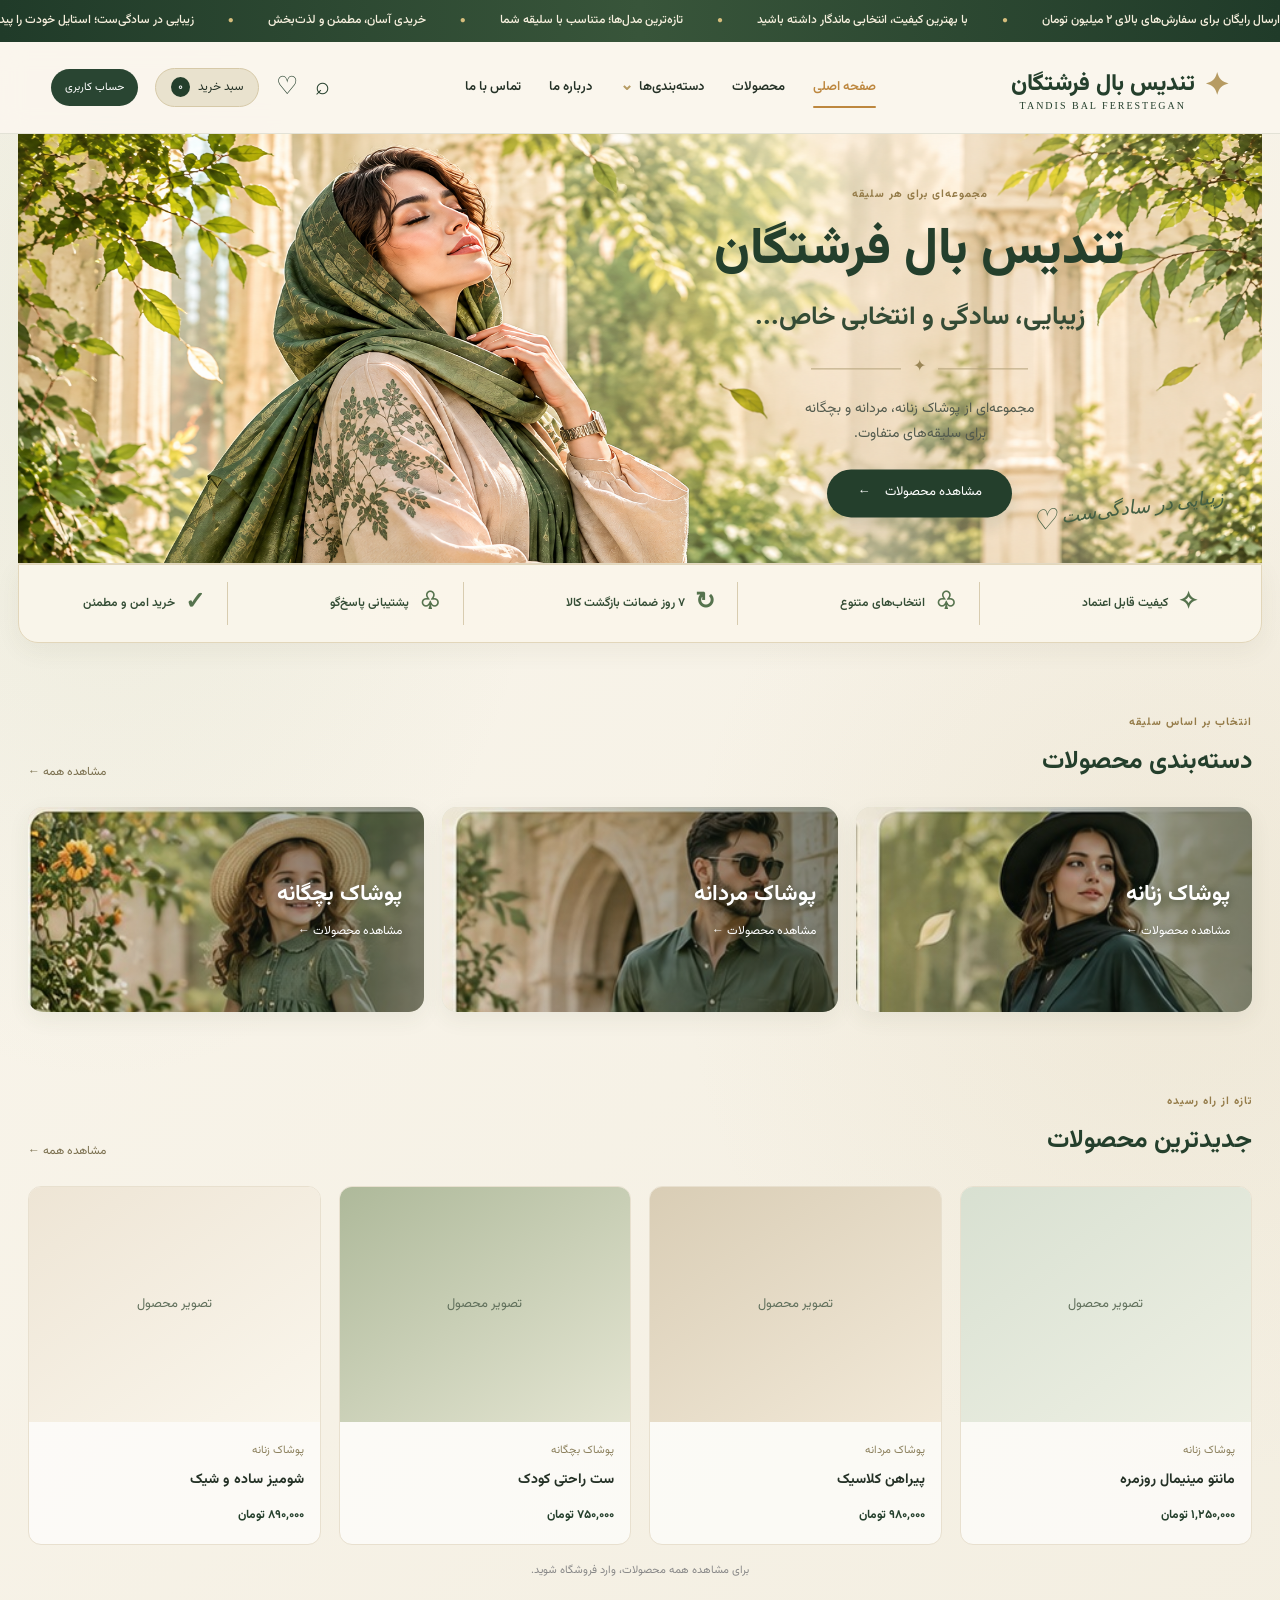
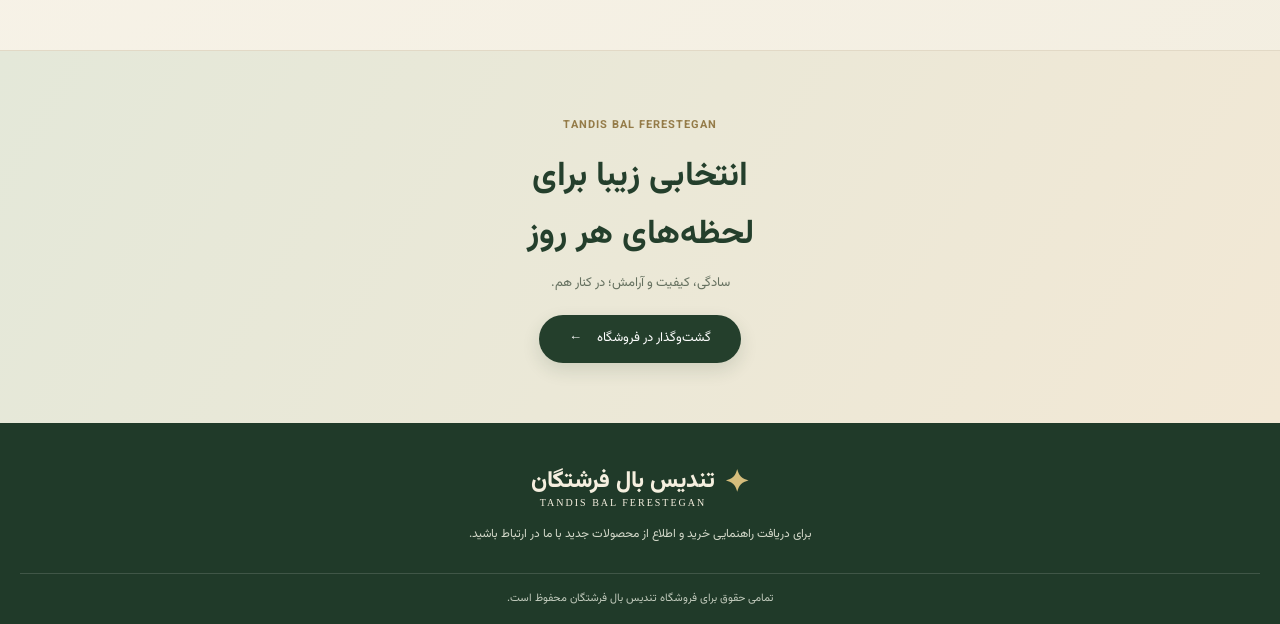
==== index.html @ fc5037b1 "Add files via upload" ====
<!DOCTYPE html>
<html lang="fa" dir="rtl">
<head>
  <meta charset="UTF-8">
  <meta name="viewport" content="width=device-width, initial-scale=1.0">
  <meta name="description" content="تندیس بال فرشتگان؛ انتخابی آرام، شیک و متفاوت برای استایل شما">
  <title>تندیس بال فرشتگان | فروشگاه پوشاک</title>
  <link rel="stylesheet" href="style.css">
  <link rel="preconnect" href="https://fonts.googleapis.com">
  <link rel="preconnect" href="https://fonts.gstatic.com" crossorigin>
  <link href="https://fonts.googleapis.com/css2?family=Vazirmatn:wght@300;400;500;600;700;800&display=swap" rel="stylesheet">
</head>
<body>

  <!-- نوار تبلیغاتی متحرک -->
  <div class="announcement" aria-label="پیام‌های فروشگاه">
    <div class="announcement-track">
      <span>ارسال رایگان برای سفارش‌های بالای ۲ میلیون تومان</span><b>●</b>
      <span>با بهترین کیفیت، انتخابی ماندگار داشته باشید</span><b>●</b>
      <span>تازه‌ترین مدل‌ها؛ متناسب با سلیقه شما</span><b>●</b>
      <span>خریدی آسان، مطمئن و لذت‌بخش</span><b>●</b>
      <span>زیبایی در سادگی‌ست؛ استایل خودت را پیدا کن</span><b>●</b>
      <span>ارسال رایگان برای سفارش‌های بالای ۲ میلیون تومان</span><b>●</b>
      <span>با بهترین کیفیت، انتخابی ماندگار داشته باشید</span><b>●</b>
      <span>تازه‌ترین مدل‌ها؛ متناسب با سلیقه شما</span><b>●</b>
      <span>خریدی آسان، مطمئن و لذت‌بخش</span><b>●</b>
      <span>زیبایی در سادگی‌ست؛ استایل خودت را پیدا کن</span><b>●</b>
    </div>
  </div>


<header class="site-header">

    <a class="brand" href="index.html">
        <span class="brand-mark">✦</span>
        <span>
            تندیس بال فرشتگان
            <small>TANDIS BAL FERESTEGAN</small>
        </span>
    </a>

    <nav class="nav">
        <a class="active" href="index.html">صفحه اصلی</a>
        <a href="shop.html">محصولات</a>
        <div class="nav-dropdown">
  <a class="nav-dropdown-trigger" href="index.html#categories" aria-haspopup="true">دسته‌بندی‌ها <span>⌄</span></a>
  <div class="mega-menu">
    <div class="mega-column"><h3>پوشاک زنانه</h3><span>مانتو و پالتو</span><span>شومیز و بلوز</span><span>شلوار و دامن</span><span>ست و لباس راحتی</span><span>لباس مجلسی</span></div>
    <div class="mega-column"><h3>پوشاک مردانه</h3><span>پیراهن و تیشرت</span><span>شلوار</span><span>هودی و سویشرت</span><span>کاپشن و پالتو</span><span>لباس راحتی</span></div>
    <div class="mega-column"><h3>پوشاک بچگانه</h3><span>دخترانه</span><span>پسرانه</span><span>نوزاد</span><span>کودک</span><span>نوجوان</span></div>
    <div class="mega-column"><h3>فصل و مناسبت</h3><span>زمستانه</span><span>تابستانه</span><span>بهاره</span><span>پاییزه</span><span>لباس‌های مناسبتی</span></div>
  </div>
</div>
        <a href="about.html">درباره ما</a>
        <a href="contact.html">تماس با ما</a>
    </nav>

    <div class="header-tools">
        <a class="icon-link" href="shop.html" aria-label="جست‌وجو">⌕</a>
        <a class="icon-link" href="index.html#contact" aria-label="علاقه‌مندی‌ها">♡</a>
        <a class="cart-link" href="shop.html">
            سبد خرید <span>۰</span>
        </a>
    <a class="account-link" href="auth.html">حساب کاربری</a>
    </div>

</header>


  <main>
    <section class="hero">
      <div class="hero-copy">
        <span class="eyebrow">مجموعه‌ای برای هر سلیقه</span>
        <h1>تندیس بال فرشتگان</h1>
        <h2>زیبایی، سادگی و انتخابی خاص...</h2>
        <div class="ornament"><i></i> ✦ <i></i></div>
        <p>مجموعه‌ای از پوشاک زنانه، مردانه و بچگانه<br>برای سلیقه‌های متفاوت.</p>
        <a href="shop.html" class="primary-button">مشاهده محصولات <span>←</span></a>
      </div>
      <div class="hero-note">زیبایی در سادگی‌ست <span>♡</span></div>
    </section>

    <section class="benefits" aria-label="مزایای خرید">
      <div><span>✧</span><p>کیفیت قابل اعتماد</p></div>
      <div><span>♧</span><p>انتخاب‌های متنوع</p></div>
      <div><span>↻</span><p>۷ روز ضمانت بازگشت کالا</p></div>
      <div><span>♧</span><p>پشتیبانی پاسخ‌گو</p></div>
      <div><span>✓</span><p>خرید امن و مطمئن</p></div>
    </section>

    <section class="section categories" id="categories">
      <div class="section-heading">
        <div><span class="eyebrow">انتخاب بر اساس سلیقه</span><h2>دسته‌بندی محصولات</h2></div>
        <a href="#products" class="text-link">مشاهده همه ←</a>
      </div>
      <div class="category-grid">
        <a class="category-card" href="#products">
          <img src="images/category-women.jpg" alt="پوشاک زنانه">
          <span class="category-shade"></span>
          <span class="category-label"><strong>پوشاک زنانه</strong><small>مشاهده محصولات ←</small></span>
        </a>
        <a class="category-card" href="#products">
          <img src="images/category-men.jpg" alt="پوشاک مردانه">
          <span class="category-shade"></span>
          <span class="category-label"><strong>پوشاک مردانه</strong><small>مشاهده محصولات ←</small></span>
        </a>
        <a class="category-card" href="#products">
          <img src="images/category-kids.jpg" alt="پوشاک بچگانه">
          <span class="category-shade"></span>
          <span class="category-label"><strong>پوشاک بچگانه</strong><small>مشاهده محصولات ←</small></span>
        </a>
      </div>
    </section>

    <section class="section products" id="products">
      <div class="section-heading">
        <div><span class="eyebrow">تازه از راه رسیده</span><h2>جدیدترین محصولات</h2></div>
        <a href="#products" class="text-link">مشاهده همه ←</a>
      </div>
      <div class="product-grid">
        <article class="product-card"><div class="product-placeholder sage">تصویر محصول</div><div class="product-info"><small>پوشاک زنانه</small><h3>مانتو مینیمال روزمره</h3><strong>۱,۲۵۰,۰۰۰ تومان</strong></div></article>
        <article class="product-card"><div class="product-placeholder sand">تصویر محصول</div><div class="product-info"><small>پوشاک مردانه</small><h3>پیراهن کلاسیک</h3><strong>۹۸۰,۰۰۰ تومان</strong></div></article>
        <article class="product-card"><div class="product-placeholder olive">تصویر محصول</div><div class="product-info"><small>پوشاک بچگانه</small><h3>ست راحتی کودک</h3><strong>۷۵۰,۰۰۰ تومان</strong></div></article>
        <article class="product-card"><div class="product-placeholder cream">تصویر محصول</div><div class="product-info"><small>پوشاک زنانه</small><h3>شومیز ساده و شیک</h3><strong>۸۹۰,۰۰۰ تومان</strong></div></article>
      </div>
      <p class="demo-note">برای مشاهده همه محصولات، وارد فروشگاه شوید.</p>
    </section>

    <section class="closing-banner" >
      <span class="eyebrow">TANDIS BAL FERESTEGAN</span>
      <h2>انتخابی زیبا برای<br>لحظه‌های هر روز</h2>
      <p>سادگی، کیفیت و آرامش؛ در کنار هم.</p>
    <a href="shop.html" class="primary-button">
   گشت‌وگذار در فروشگاه
    <span>←</span>
</a>
    </section>
  </main>

  <footer class="footer" >
    <a class="brand footer-brand" href="#"><span class="brand-mark">✦</span><span>تندیس بال فرشتگان<small>TANDIS BAL FERESTEGAN</small></span></a>
    <p>برای دریافت راهنمایی خرید و اطلاع از محصولات جدید با ما در ارتباط باشید.</p>
    <div class="footer-bottom">تمامی حقوق برای فروشگاه تندیس بال فرشتگان محفوظ است.</div>
  </footer>


<script>
/* انتخاب خودکار منوی صفحه یا بخش فعلی */
(() => {
    const links = [...document.querySelectorAll(".nav a")];
    const file = location.pathname.split("/").pop() || "index.html";
    const hash = location.hash;

    let active = hash
        ? links.find(link => link.getAttribute("href").endsWith(hash))
        : null;

    if (!active) {
        const target = file === "shop.html" ? "shop.html" : "index.html";
        active = links.find(link => link.getAttribute("href") === target);
    }

    links.forEach(link => link.classList.toggle("active", link === active));
})();
</script>

<script src="store.js"></script><script>
(()=>{const grid=document.querySelector('.product-grid');if(!grid)return;const items=TandisStore.getProducts().slice(-4).reverse();items.forEach(item=>{const card=document.createElement('article');card.className='product-card';const image=document.createElement('img');image.src=item.image;image.alt=item.name;image.style.cssText='width:100%;height:240px;object-fit:cover;border-radius:14px 14px 0 0';const info=document.createElement('div');info.className='product-info';const small=document.createElement('small');small.textContent='پوشاک '+item.categoryLabel;const title=document.createElement('h3');title.textContent=item.name;const price=document.createElement('strong');price.textContent=Number(item.price).toLocaleString('fa-IR')+' تومان';info.append(small,title,price);card.append(image,info);grid.prepend(card)})})();
</script>
</body>
</html>
---- style.css ----
/* =========================
   GENERAL SETTINGS
========================= */

*{box-sizing:border-box;margin:0;padding:0}

:root{
--green:#243f2c;
--green2:#385b3d;
--sage:#dce4d3;
--cream:#f7f1e5;
--cream2:#eee5d3;
--gold:#b69b62;
--ink:#243126;
--muted:#73796d;
}

html{scroll-behavior:smooth}

body{
font-family:"Vazirmatn",Tahoma,sans-serif;
color:var(--ink);
background-color:#f8f4eb;
background-image:
radial-gradient(ellipse at 8% 15%,rgba(180,194,157,.20),transparent 28%),
radial-gradient(ellipse at 92% 42%,rgba(205,187,145,.16),transparent 30%),
linear-gradient(135deg,#faf6ed,#f2eddf);
line-height:1.8;
}

a{text-decoration:none;color:inherit}


/* =========================
   ANNOUNCEMENT
========================= */

.announcement{
height:42px;
background:linear-gradient(90deg,#203b29,#38553a,#203b29);
color:#f8f1df;
overflow:hidden;
display:flex;
align-items:center;
white-space:nowrap;
}

.announcement-track{
display:flex;
align-items:center;
gap:34px;
width:max-content;
animation:marquee 42s linear infinite;
font-size:12px;
font-weight:500;
}

.announcement-track b{color:#d5bd7c;font-size:10px}
.announcement:hover .announcement-track{animation-play-state:paused}

@keyframes marquee{
from{transform:translateX(0)}
to{transform:translateX(-50%)}
}


/* =========================
   HEADER
========================= */

.site-header{
min-height:92px;
padding:14px clamp(18px,4vw,65px);
display:flex;
align-items:center;
justify-content:space-between;
gap:24px;
background:rgba(250,246,237,.94);
border-bottom:1px solid rgba(74,91,63,.13);
position:sticky;
top:0;
z-index:20;
backdrop-filter:blur(12px);
}

.brand{
display:flex;
align-items:center;
gap:9px;
color:var(--green);
font-size:23px;
font-weight:800;
white-space:nowrap;
}

.brand-mark{font-size:30px;color:var(--gold)}

.brand small{
display:block;
text-align:center;
font:10px Georgia,serif;
letter-spacing:2px;
margin-top:-5px;
}

.nav{
display:flex;
align-items:center;
gap:clamp(13px,2.2vw,32px);
font-size:13px;
font-weight:600;
}

/* منوی مشترک صفحات */
.nav a{
position:relative;
color:var(--ink);
transition:color .22s ease;
}

.nav a:hover,
.nav a.active{
color:#bd873e;
}

.nav a::after{
content:"";
position:absolute;
right:0;
bottom:-9px;
width:100%;
height:2px;
border-radius:5px;
background:#bd873e;
transform:scaleX(0);
transform-origin:right;
transition:transform .22s ease;
}

.nav a:hover::after,
.nav a.active::after{
transform:scaleX(1);
}

.header-tools{
display:flex;
align-items:center;
gap:17px;
white-space:nowrap;
}

.icon-link{font-size:25px;color:var(--green)}

.cart-link{
background:#e9e2ce;
border:1px solid #d6c9a8;
border-radius:30px;
padding:8px 15px;
font-size:12px;
}

.cart-link span{
background:var(--green);
color:white;
border-radius:50%;
padding:1px 7px;
margin-right:5px;
}


/* =========================
   HERO BANNER
========================= */

.hero{
width:calc(100% - 36px);
max-width:1400px;
height:430px;
min-height:430px;
margin:0 auto;
display:block;
position:relative;
overflow:hidden;
background-color:#f5eddd;
background-image:url("images/hero-woman.jpg");

/* تنظیم جدید زوم تصویر */
background-size:100% 100%;
background-position:center center;
background-repeat:no-repeat;

border-bottom:1px solid #e2d8c2;
}

.hero-photo{display:none}

.hero-copy{
position:absolute;
top:50%;
right:0;
width:55%;
transform:translateY(-50%);
padding:25px 5%;
text-align:center;
direction:rtl;
z-index:2;
}

.eyebrow{
font-size:11px;
letter-spacing:1px;
color:#947b48;
font-weight:700;
}

.hero h1{
font-size:clamp(34px,4vw,58px);
line-height:1.5;
color:var(--green);
font-weight:800;
margin:5px 0;
}

.hero h2{
font-size:clamp(18px,2vw,26px);
font-weight:700;
color:#344b35;
}

.ornament{
display:flex;
align-items:center;
justify-content:center;
gap:12px;
color:#9a8656;
margin:13px auto;
}

.ornament i{
height:1px;
width:90px;
background:#b5a47c;
}

.hero-copy p{
font-size:14px;
color:#535b4e;
margin:14px 0 22px;
}

.primary-button{
display:inline-flex;
align-items:center;
justify-content:center;
gap:15px;
background:var(--green);
color:#fff;
border-radius:30px;
padding:12px 30px;
font-size:13px;
box-shadow:0 7px 18px #243f2c24;
transition:.25s;
}

.primary-button:hover{
background:#496448;
transform:translateY(-2px);
}

.hero-note{
position:absolute;
right:3%;
bottom:28px;
color:#456044;
font-family:Georgia,serif;
font-size:19px;
font-style:italic;
transform:rotate(-7deg);
z-index:3;
}

.hero-note span{font-size:28px;vertical-align:middle}


/* =========================
   BENEFITS
========================= */

.benefits{
width:calc(100% - 36px);
max-width:1400px;
margin:0 auto 28px;
padding:17px 20px;
display:flex;
justify-content:space-around;
align-items:center;
gap:15px;
background:rgba(250,246,235,.96);
border:1px solid #e2d6ba;
border-radius:0 0 20px 20px;
box-shadow:0 8px 25px #4a4a2810;
}

.benefits div{
display:flex;
align-items:center;
gap:10px;
color:#344d35;
font-size:12px;
font-weight:600;
}

.benefits div+div{
border-right:1px solid #d8ccb0;
padding-right:22px;
}

.benefits span{font-size:24px;color:#56734e}


/* =========================
   SECTIONS
========================= */

.section{
max-width:1400px;
margin:65px auto;
padding:0 28px;
}

.section-heading{
display:flex;
align-items:end;
justify-content:space-between;
margin-bottom:23px;
}

.section-heading h2{
font-size:25px;
color:var(--green);
margin-top:2px;
}

.text-link{font-size:12px;color:#7b704f}


/* =========================
   CATEGORIES
========================= */

.category-grid{
display:grid;
grid-template-columns:repeat(3,1fr);
gap:18px;
}

.category-card{
height:205px;
position:relative;
overflow:hidden;
border-radius:15px;
background:#d9ddcf;
box-shadow:0 7px 22px #35432c12;
}

.category-card img{
width:100%;
height:100%;
object-fit:cover;
transition:transform .5s;
}

.category-card:hover img{transform:scale(1.05)}

.category-shade{
position:absolute;
inset:0;
background:linear-gradient(90deg,rgba(20,35,23,.02),rgba(20,35,23,.52));
}

.category-label{
position:absolute;
right:22px;
top:50%;
transform:translateY(-50%);
color:white;
text-shadow:0 2px 8px #14211680;
display:flex;
flex-direction:column;
gap:6px;
}

.category-label strong{font-size:22px}
.category-label small{font-size:12px}


/* =========================
   PRODUCTS
========================= */

.products{margin-top:75px}

.product-grid{
display:grid;
grid-template-columns:repeat(4,1fr);
gap:18px;
}

.product-card{
background:rgba(255,255,255,.66);
border:1px solid #e8e0cf;
border-radius:13px;
overflow:hidden;
transition:.25s;
}

.product-card:hover{
transform:translateY(-5px);
box-shadow:0 12px 28px #253d2815;
}

.product-placeholder{
height:235px;
display:grid;
place-items:center;
color:#61705c;
font-size:13px;
background:linear-gradient(145deg,#d8e0d1,#eef0e4);
}

.product-placeholder.sand{background:linear-gradient(145deg,#d9cdb5,#f2e9d8)}
.product-placeholder.olive{background:linear-gradient(145deg,#aeb99a,#e4e5d2)}
.product-placeholder.cream{background:linear-gradient(145deg,#eee5d5,#faf6ec)}

.product-info{padding:14px 16px}
.product-info small{color:#8c805d;font-size:11px}
.product-info h3{font-size:14px;margin:3px 0 8px}
.product-info strong{font-size:12px;color:var(--green)}

.demo-note{
font-size:11px;
color:#888;
text-align:center;
margin-top:16px;
}


/* =========================
   CLOSING BANNER
========================= */

.closing-banner{
margin:70px auto 0;
padding:60px 25px;
text-align:center;
background:linear-gradient(120deg,#e4e8d9,#f2e8d5);
border-top:1px solid #e2d9c6;
}

.closing-banner h2{
font-size:34px;
line-height:1.7;
color:var(--green);
margin:8px 0;
}

.closing-banner p{
font-size:13px;
color:#65705f;
margin-bottom:20px;
}


/* =========================
   FOOTER
========================= */

.footer{
background:#203a29;
color:#f5efdf;
text-align:center;
padding:35px 20px 0;
}

.footer-brand{
justify-content:center;
color:#f5efdf;
}

.footer-brand .brand-mark{color:#d5bd7c}

.footer p{
font-size:12px;
color:#d3d8c9;
margin:12px 0 28px;
}

.footer-bottom{
border-top:1px solid #ffffff24;
padding:15px;
font-size:11px;
color:#c2cbbd;
}


/* =========================
   TABLET
========================= */

@media(max-width:950px){

.site-header{flex-wrap:wrap}
.brand{font-size:20px}

.nav{
order:3;
width:100%;
justify-content:center;
flex-wrap:wrap;
}

.hero{
height:430px;
min-height:430px;
background-size:100% 100%;
}

.hero-copy{width:58%;padding:25px 4%}
.hero h1{font-size:38px}

.benefits{flex-wrap:wrap}
.benefits div+div{border:0;padding:0}

.product-grid{grid-template-columns:repeat(2,1fr)}
}


/* =========================
   MOBILE
========================= */

@media(max-width:600px){

.announcement{height:36px}

.announcement-track{
font-size:10px;
gap:20px;
animation-duration:30s;
}

.site-header{
padding:12px 15px;
gap:10px;
}

.brand{font-size:18px}
.brand-mark{font-size:23px}
.brand small{font-size:8px}

.nav{
justify-content:flex-start;
overflow-x:auto;
flex-wrap:nowrap;
white-space:nowrap;
font-size:11px;
padding:5px 0 8px;
}

.nav a::after{bottom:-4px}

.header-tools{gap:9px}

.cart-link{
font-size:10px;
padding:6px 10px;
}

/* HERO MOBILE */

.hero{
width:calc(100% - 20px);
height:480px;
min-height:480px;
background-size:cover;
background-position:35% center;
}

.hero-copy{
top:auto;
bottom:0;
right:0;
width:100%;
transform:none;
padding:25px 18px 35px;
background:linear-gradient(
0deg,
rgba(247,241,229,.98),
rgba(247,241,229,.88),
transparent
);
}

.hero h1{font-size:34px}
.hero-copy p{font-size:12px}
.hero-note{display:none}

/* BENEFITS MOBILE */

.benefits{
width:calc(100% - 20px);
margin:0 auto 20px;
border-radius:0 0 14px 14px;
display:grid;
grid-template-columns:1fr 1fr;
padding:15px;
}

.benefits div{font-size:10px}
.benefits span{font-size:20px}

/* SECTIONS MOBILE */

.section{
padding:0 14px;
margin:45px auto;
}

.section-heading h2{font-size:20px}

.category-grid{
grid-template-columns:1fr;
gap:12px;
}

.category-card{height:185px}
.category-label strong{font-size:20px}

/* PRODUCTS MOBILE */

.product-grid{gap:10px}
.product-placeholder{height:170px}
.product-info{padding:10px}
.product-info h3{font-size:12px}
.product-info strong{font-size:10px}

/* FOOTER MOBILE */

.closing-banner{padding:42px 15px}
.closing-banner h2{font-size:27px}

}


/* =========================
   REDUCED MOTION
========================= */

@media(prefers-reduced-motion:reduce){

.announcement-track{animation:none}

.category-card img,
.product-card,
.primary-button{
transition:none;
}

}


/* ===== منوی بازشونده دسته‌بندی‌ها ===== */
.nav-dropdown{position:relative;display:flex;align-items:center;height:100%;}
.nav-dropdown-trigger{display:flex;align-items:center;gap:6px;color:var(--ink);text-decoration:none;white-space:nowrap;position:relative;}
.nav-dropdown-trigger span{font-size:16px;color:var(--gold);transition:transform .2s}
.nav-dropdown:hover .nav-dropdown-trigger span,.nav-dropdown:focus-within .nav-dropdown-trigger span{transform:rotate(180deg)}
.mega-menu{position:absolute;top:100%;right:50%;transform:translate(50%,10px);width:min(760px,calc(100vw - 32px));display:grid;grid-template-columns:repeat(4,minmax(0,1fr));gap:12px;padding:22px;background:#fbf8f0;border:1px solid rgba(74,91,63,.15);border-radius:18px;box-shadow:0 18px 45px rgba(35,53,37,.16);opacity:0;visibility:hidden;pointer-events:none;transition:.22s;z-index:300;}
.nav-dropdown:hover .mega-menu,.nav-dropdown:focus-within .mega-menu{opacity:1;visibility:visible;pointer-events:auto;transform:translate(50%,0)}
.mega-column{display:flex;flex-direction:column;gap:10px;padding:12px;border-radius:12px;background:rgba(220,228,211,.35);min-width:0}
.mega-column:nth-child(2){background:rgba(233,226,206,.45)}.mega-column:nth-child(3){background:rgba(220,231,226,.55)}.mega-column:nth-child(4){background:rgba(239,232,219,.65)}
.mega-column h3{font-family:'Vazirmatn',sans-serif;color:#294532;font-size:14px;margin:0 0 5px;padding-bottom:9px;border-bottom:1px solid rgba(74,91,63,.15)}
.mega-column span{font-size:12px;color:#596354;line-height:1.8}
.account-link{display:inline-flex;align-items:center;justify-content:center;text-decoration:none;white-space:nowrap;color:#fff;background:#294532;border-radius:24px;padding:9px 14px;font-size:11px;transition:.2s}
.account-link:hover{background:#3d6244}
@media(max-width:950px){.mega-menu{right:0;transform:translate(0,10px);grid-template-columns:repeat(2,minmax(0,1fr));top:calc(100% + 8px)}.nav-dropdown:hover .mega-menu,.nav-dropdown:focus-within .mega-menu{transform:translate(0,0)}}
@media(max-width:600px){.nav-dropdown{position:static}.nav-dropdown-trigger{font-size:11px}.mega-menu{position:fixed;top:150px;right:10px;left:10px;width:auto;max-height:65vh;overflow:auto;padding:12px;gap:8px}.mega-column{padding:9px;gap:7px}.mega-column h3{font-size:12px}.mega-column span{font-size:10px}.account-link{font-size:10px;padding:7px 10px}}

/* فاصله امن منوی دسته‌بندی برای حرکت راحت موس */
.nav-dropdown{padding-bottom:0}
.nav-dropdown::after{content:"";position:absolute;top:100%;right:0;left:0;height:14px}
.mega-menu{margin-top:10px}
.mega-menu::before{content:"";position:absolute;right:0;left:0;top:-12px;height:12px}
.nav-dropdown:hover .mega-menu,.nav-dropdown:focus-within .mega-menu{transition:opacity .18s ease,visibility .18s ease,transform .18s ease}
@media(max-width:600px){
 .site-header{align-items:center}
 .brand{white-space:normal;max-width:58%;font-size:16px;line-height:1.4}
 .brand small{letter-spacing:1px}
 .header-tools{margin-right:auto}
 .nav{width:100%;scrollbar-width:none}
 .nav::-webkit-scrollbar{display:none}
 .hero{height:360px;min-height:360px;background-size:cover;background-position:center}
 .hero-copy{background:linear-gradient(0deg,rgba(247,241,229,.98),rgba(247,241,229,.86) 76%,transparent);padding:22px 14px 25px}
 .hero h1{font-size:27px}
 .hero h2{font-size:17px}
 .hero-copy p{font-size:11px}
 .primary-button{padding:10px 22px;font-size:12px}
 .benefits div{min-width:0}
}
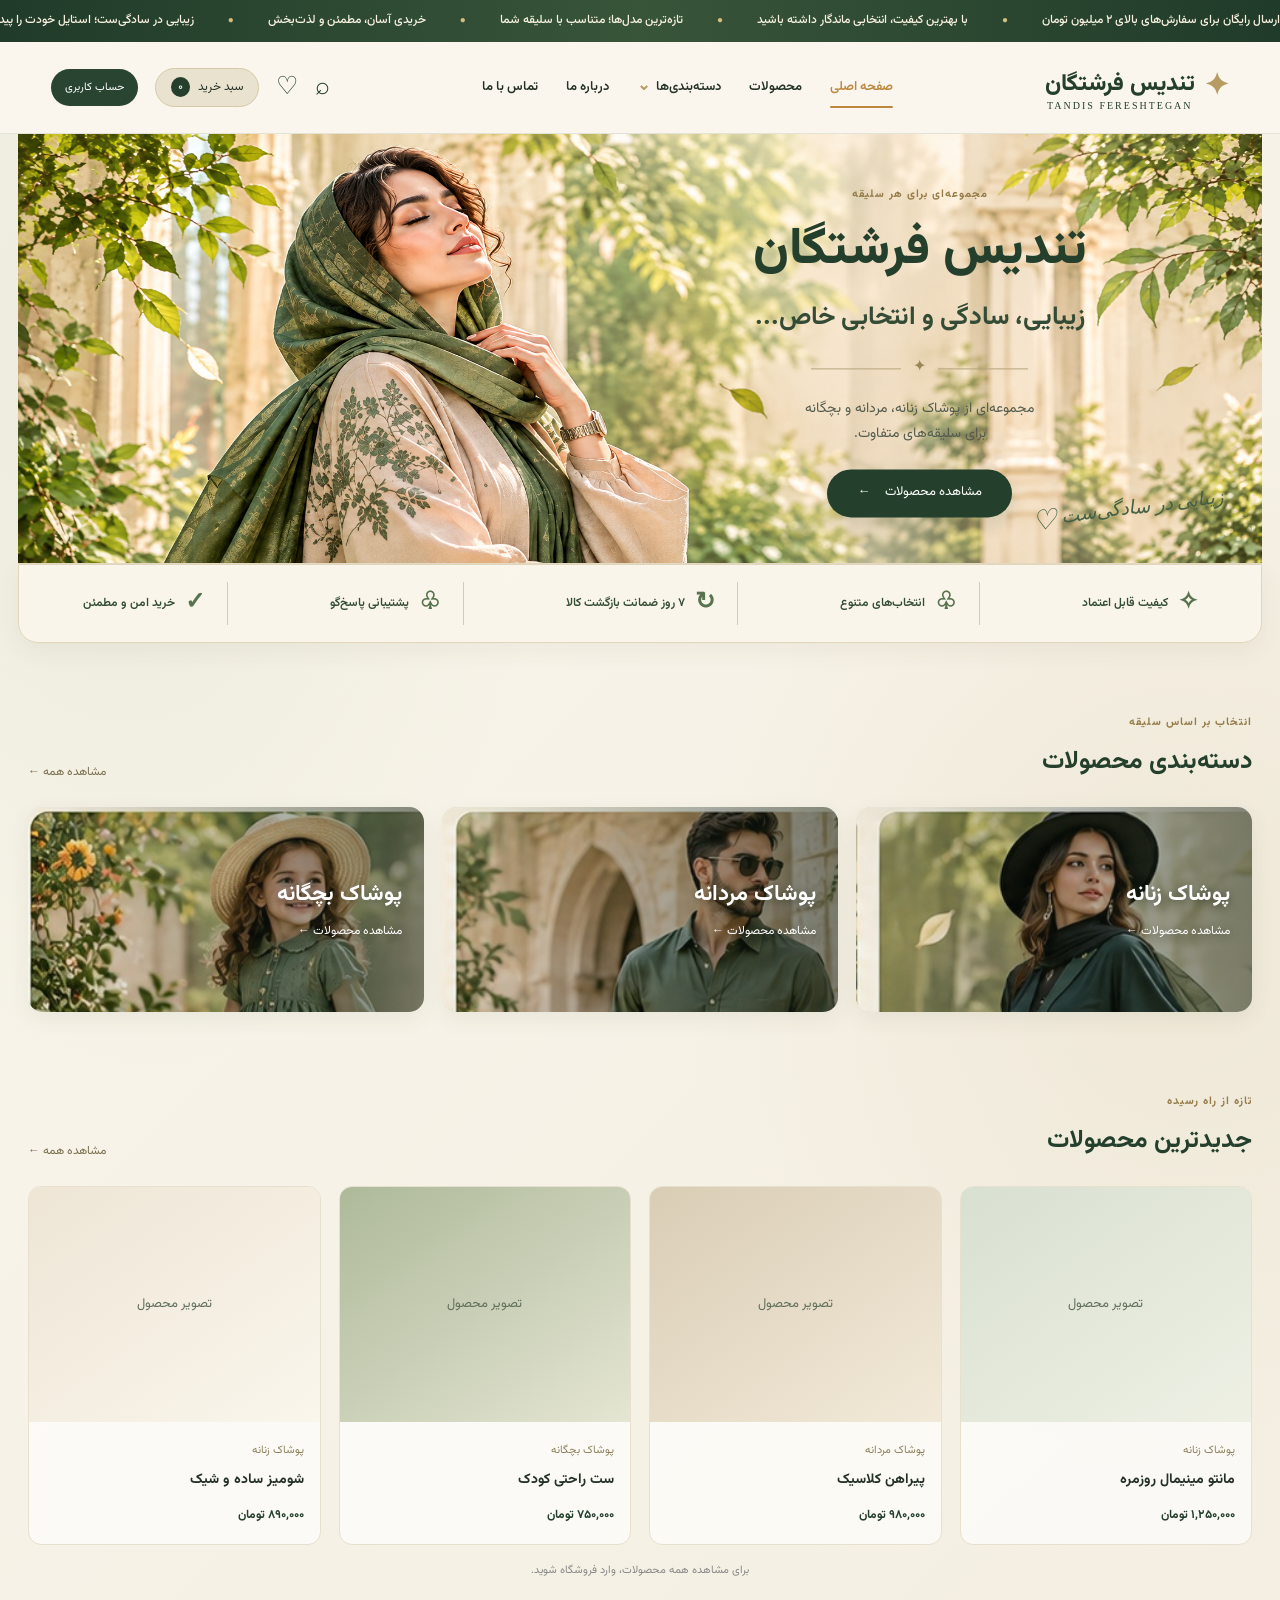
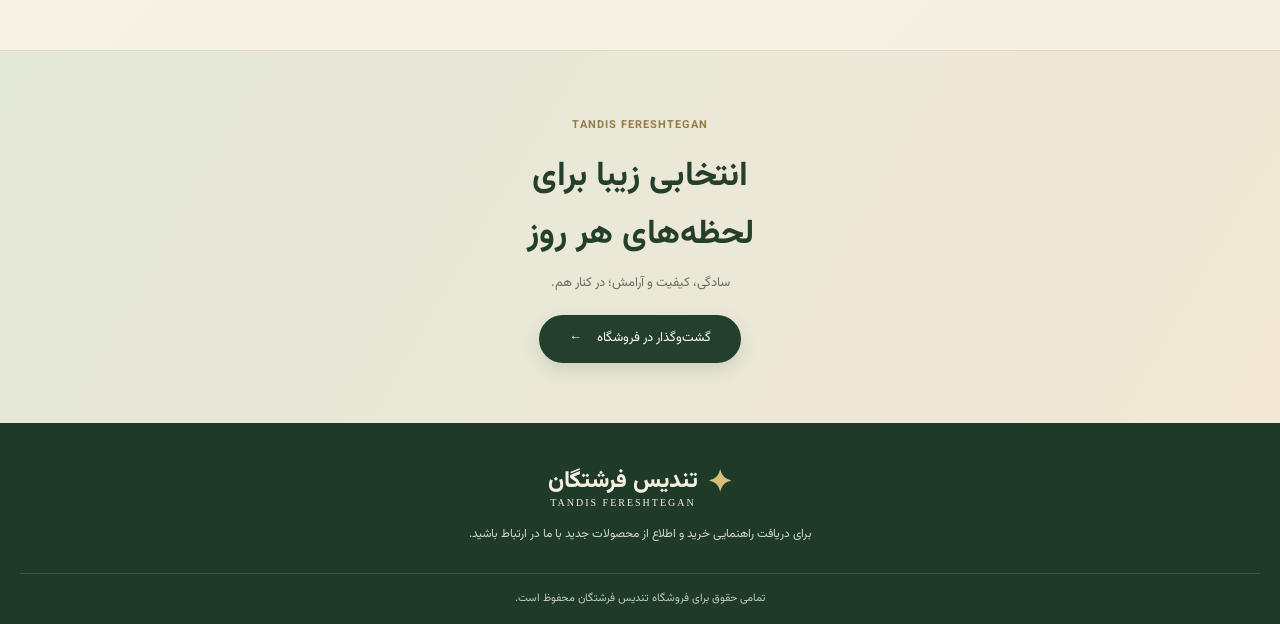
==== commit 876222b4: "Add files via upload" ====
--- a/index.html
+++ b/index.html
@@ -3,12 +3,23 @@
 <head>
   <meta charset="UTF-8">
   <meta name="viewport" content="width=device-width, initial-scale=1.0">
-  <meta name="description" content="تندیس بال فرشتگان؛ انتخابی آرام، شیک و متفاوت برای استایل شما">
-  <title>تندیس بال فرشتگان | فروشگاه پوشاک</title>
+  <meta name="description" content="تندیس فرشتگان؛ تولیدی و عرضه‌کننده پوشاک زنانه، مردانه و بچگانه. مشاهده مجموعه پوشاک و مدل‌های متنوع.">
+  <title>تندیس فرشتگان | تولیدی پوشاک</title>
   <link rel="stylesheet" href="style.css">
   <link rel="preconnect" href="https://fonts.googleapis.com">
   <link rel="preconnect" href="https://fonts.gstatic.com" crossorigin>
   <link href="https://fonts.googleapis.com/css2?family=Vazirmatn:wght@300;400;500;600;700;800&display=swap" rel="stylesheet">
+
+  <meta name="theme-color" content="#243f2c">
+  <meta name="application-name" content="تندیس فرشتگان">
+  <meta property="og:type" content="website">
+  <meta property="og:site_name" content="تندیس فرشتگان">
+  <meta property="og:title" content="تندیس فرشتگان | تولیدی پوشاک">
+  <meta property="og:description" content="تندیس فرشتگان؛ تولیدی و عرضه‌کننده پوشاک زنانه، مردانه و بچگانه. مشاهده مجموعه پوشاک و مدل‌های متنوع.">
+  <meta property="og:url" content="https://artiyanxz.github.io/tandis-bal-fereshtegan/">
+  <meta property="og:image" content="https://artiyanxz.github.io/tandis-bal-fereshtegan/images/tandis-social-preview.jpg">
+  <meta name="twitter:card" content="summary_large_image">
+  <link rel="icon" type="image/svg+xml" href="favicon.svg">
 </head>
 <body>
 
@@ -34,8 +45,8 @@
     <a class="brand" href="index.html">
         <span class="brand-mark">✦</span>
         <span>
-            تندیس بال فرشتگان
-            <small>TANDIS BAL FERESTEGAN</small>
+            تندیس فرشتگان
+            <small>TANDIS FERESHTEGAN</small>
         </span>
     </a>
 
@@ -71,7 +82,7 @@
     <section class="hero">
       <div class="hero-copy">
         <span class="eyebrow">مجموعه‌ای برای هر سلیقه</span>
-        <h1>تندیس بال فرشتگان</h1>
+        <h1>تندیس فرشتگان</h1>
         <h2>زیبایی، سادگی و انتخابی خاص...</h2>
         <div class="ornament"><i></i> ✦ <i></i></div>
         <p>مجموعه‌ای از پوشاک زنانه، مردانه و بچگانه<br>برای سلیقه‌های متفاوت.</p>
@@ -127,7 +138,7 @@
     </section>
 
     <section class="closing-banner" >
-      <span class="eyebrow">TANDIS BAL FERESTEGAN</span>
+      <span class="eyebrow">TANDIS FERESHTEGAN</span>
       <h2>انتخابی زیبا برای<br>لحظه‌های هر روز</h2>
       <p>سادگی، کیفیت و آرامش؛ در کنار هم.</p>
     <a href="shop.html" class="primary-button">
@@ -138,9 +149,9 @@
   </main>
 
   <footer class="footer" >
-    <a class="brand footer-brand" href="#"><span class="brand-mark">✦</span><span>تندیس بال فرشتگان<small>TANDIS BAL FERESTEGAN</small></span></a>
+    <a class="brand footer-brand" href="#"><span class="brand-mark">✦</span><span>تندیس فرشتگان<small>TANDIS FERESHTEGAN</small></span></a>
     <p>برای دریافت راهنمایی خرید و اطلاع از محصولات جدید با ما در ارتباط باشید.</p>
-    <div class="footer-bottom">تمامی حقوق برای فروشگاه تندیس بال فرشتگان محفوظ است.</div>
+    <div class="footer-bottom">تمامی حقوق برای فروشگاه تندیس فرشتگان محفوظ است.</div>
   </footer>
 
 
--- a/style.css
+++ b/style.css
@@ -707,3 +707,81 @@
  .primary-button{padding:10px 22px;font-size:12px}
  .benefits div{min-width:0}
 }
+
+
+/* === TANDIS FERESHTEGAN: mobile refinement === */
+@media (max-width: 600px) {
+  html { -webkit-text-size-adjust: 100%; }
+  body { overflow-x: hidden; }
+  .announcement { font-size: 10px; min-height: 30px; }
+  .site-header {
+    width: 100%; padding: 10px 12px; gap: 8px;
+    display: flex; flex-wrap: wrap; align-items: center;
+  }
+  .brand { max-width: 62%; font-size: 15px; line-height: 1.35; gap: 6px; }
+  .brand small { font-size: 8px; }
+  .brand-mark { font-size: 24px; }
+  .header-tools { display:flex; gap:7px; align-items:center; }
+  .header-tools .icon-link { width:34px; height:34px; display:inline-flex; align-items:center; justify-content:center; }
+  .cart-link, .account-link { min-height:36px; padding:8px 10px; font-size:10px; }
+  .nav {
+    order:3; width:100%; display:flex; flex-wrap:nowrap; gap:18px;
+    overflow-x:auto; overflow-y:visible; padding:8px 2px 10px;
+    -webkit-overflow-scrolling:touch; white-space:nowrap;
+  }
+  .nav a, .nav-dropdown-trigger { font-size:12px; min-height:34px; display:flex; align-items:center; }
+  .nav-dropdown { flex:0 0 auto; }
+  .hero {
+    width:calc(100% - 20px); height:390px; min-height:390px;
+    background-image:
+      radial-gradient(ellipse at 18% 15%, rgba(182,155,98,.25), transparent 34%),
+      radial-gradient(ellipse at 88% 78%, rgba(36,63,44,.14), transparent 36%),
+      linear-gradient(145deg,#f8f2e7 0%,#e8e0cf 48%,#dce4d3 100%) !important;
+    background-size:cover; background-position:center;
+    border-radius:16px; margin-top:8px;
+  }
+  .hero::before {
+    content:""; position:absolute; inset:14px; border:1px solid rgba(182,155,98,.55);
+    border-radius:12px; pointer-events:none;
+  }
+  .hero::after {
+    content:"✦"; position:absolute; top:28px; left:28px; color:#b69b62;
+    font-size:32px; opacity:.8; text-shadow:0 3px 15px rgba(36,63,44,.12);
+  }
+  .hero-copy {
+    top:auto; bottom:0; right:0; width:100%; transform:none;
+    padding:30px 20px 36px; background:linear-gradient(0deg,rgba(248,244,235,.98),rgba(248,244,235,.88) 76%,transparent);
+  }
+  .hero h1 { font-size:clamp(25px,7vw,32px); line-height:1.5; }
+  .hero h2 { font-size:18px; line-height:1.7; }
+  .hero-copy p { font-size:13px; line-height:2.1; }
+  .primary-button, button, input, select, textarea { font:inherit; }
+  .primary-button, .shop-search button, .contact-section button {
+    min-height:44px; border-radius:12px; touch-action:manipulation;
+  }
+  .section { width:100%; padding-inline:14px; margin:38px auto; }
+  .section-heading { gap:8px; flex-wrap:wrap; }
+  .section-heading h2 { font-size:19px; line-height:1.7; }
+  .category-grid { grid-template-columns:repeat(2,minmax(0,1fr)); gap:10px; }
+  .category-card { height:160px; border-radius:14px; }
+  .category-label strong { font-size:15px; }
+  .product-grid { grid-template-columns:repeat(2,minmax(0,1fr)); gap:10px; }
+  .product-card { min-width:0; border-radius:13px; overflow:hidden; }
+  .product-placeholder { height:150px; }
+  .product-info h3 { font-size:12px; line-height:1.8; }
+  .product-info strong { font-size:11px; }
+  .benefits { grid-template-columns:repeat(2,minmax(0,1fr)); gap:12px; }
+  .benefits div { min-width:0; padding:8px 4px; }
+  .footer { padding-inline:14px; }
+  .footer-bottom { text-align:center; line-height:2; font-size:10px; }
+  .closing-banner { padding:34px 16px; }
+  .closing-banner h2 { font-size:22px; line-height:1.7; }
+  .mega-menu { z-index:999; }
+}
+@media (max-width: 380px) {
+  .brand { font-size:13px; max-width:58%; }
+  .header-tools .icon-link { width:30px; height:32px; }
+  .cart-link { padding:7px 8px; }
+  .category-card { height:140px; }
+  .product-placeholder { height:125px; }
+}
